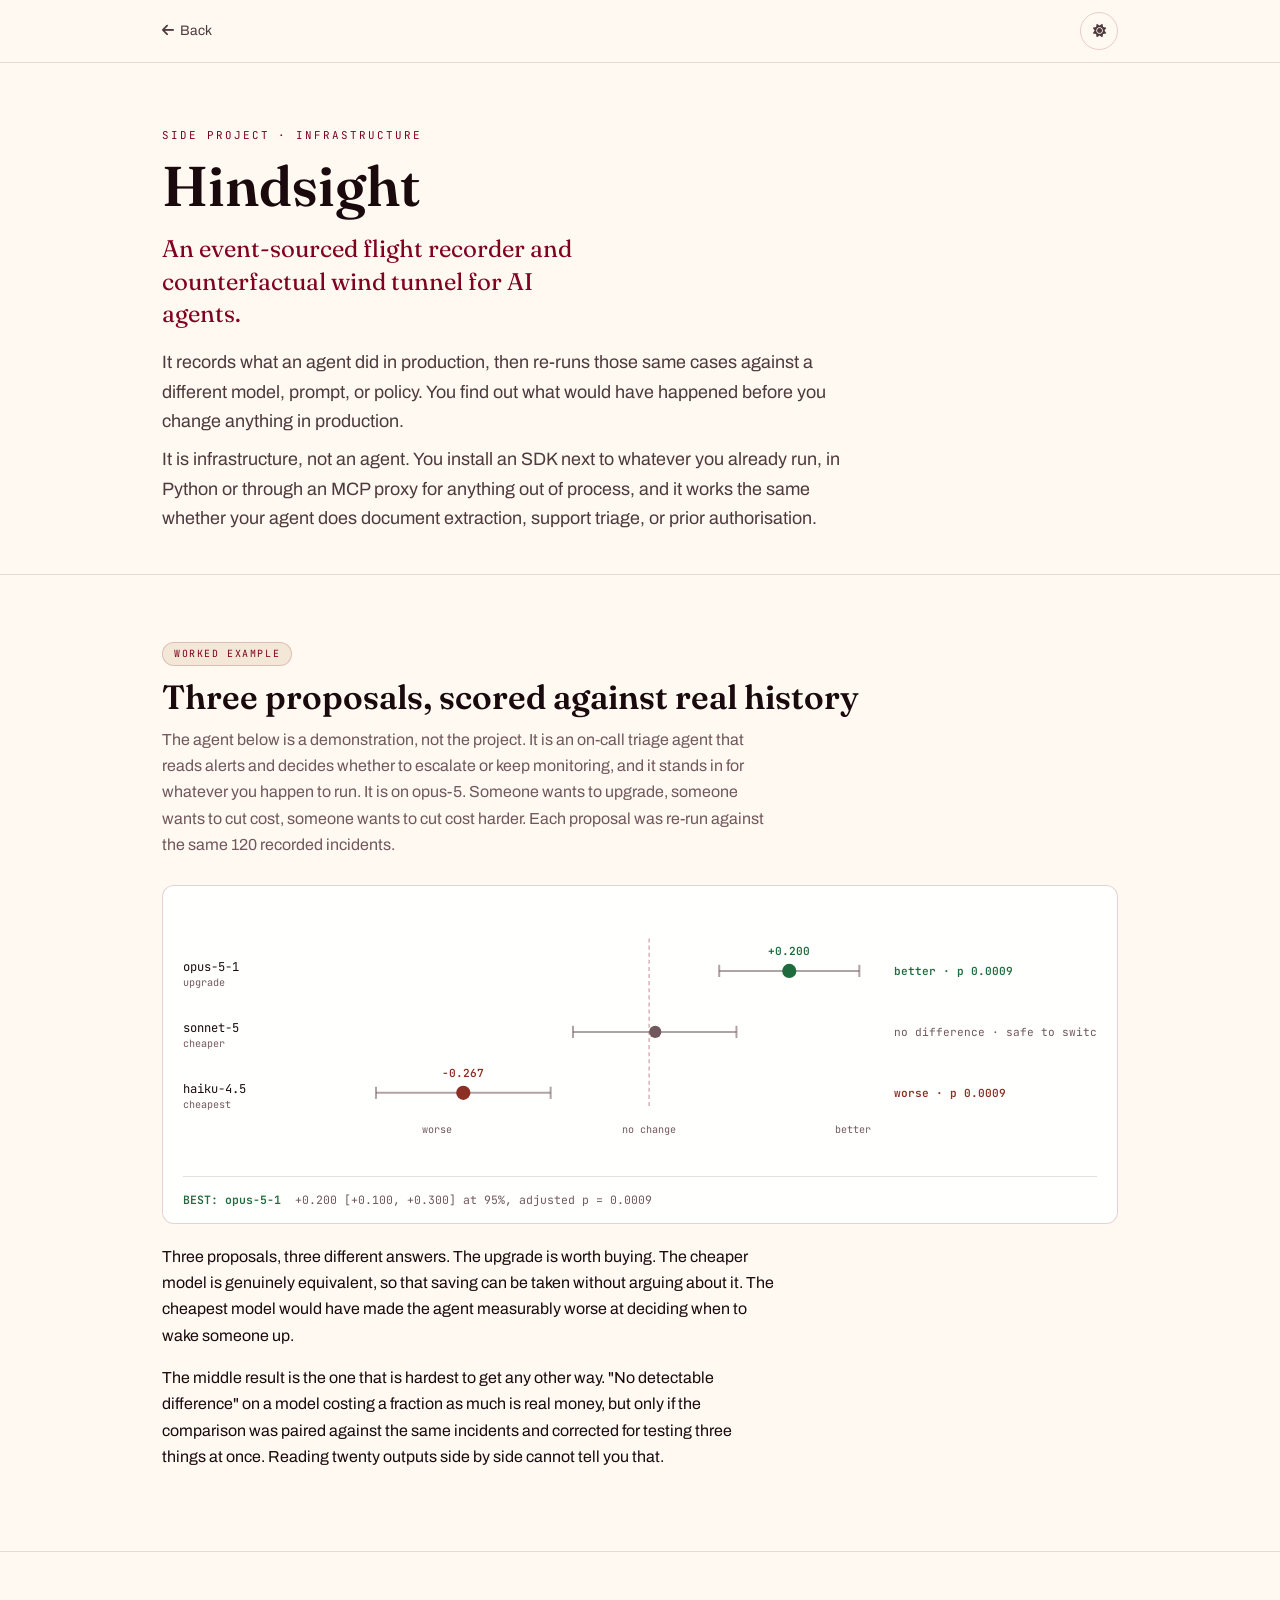
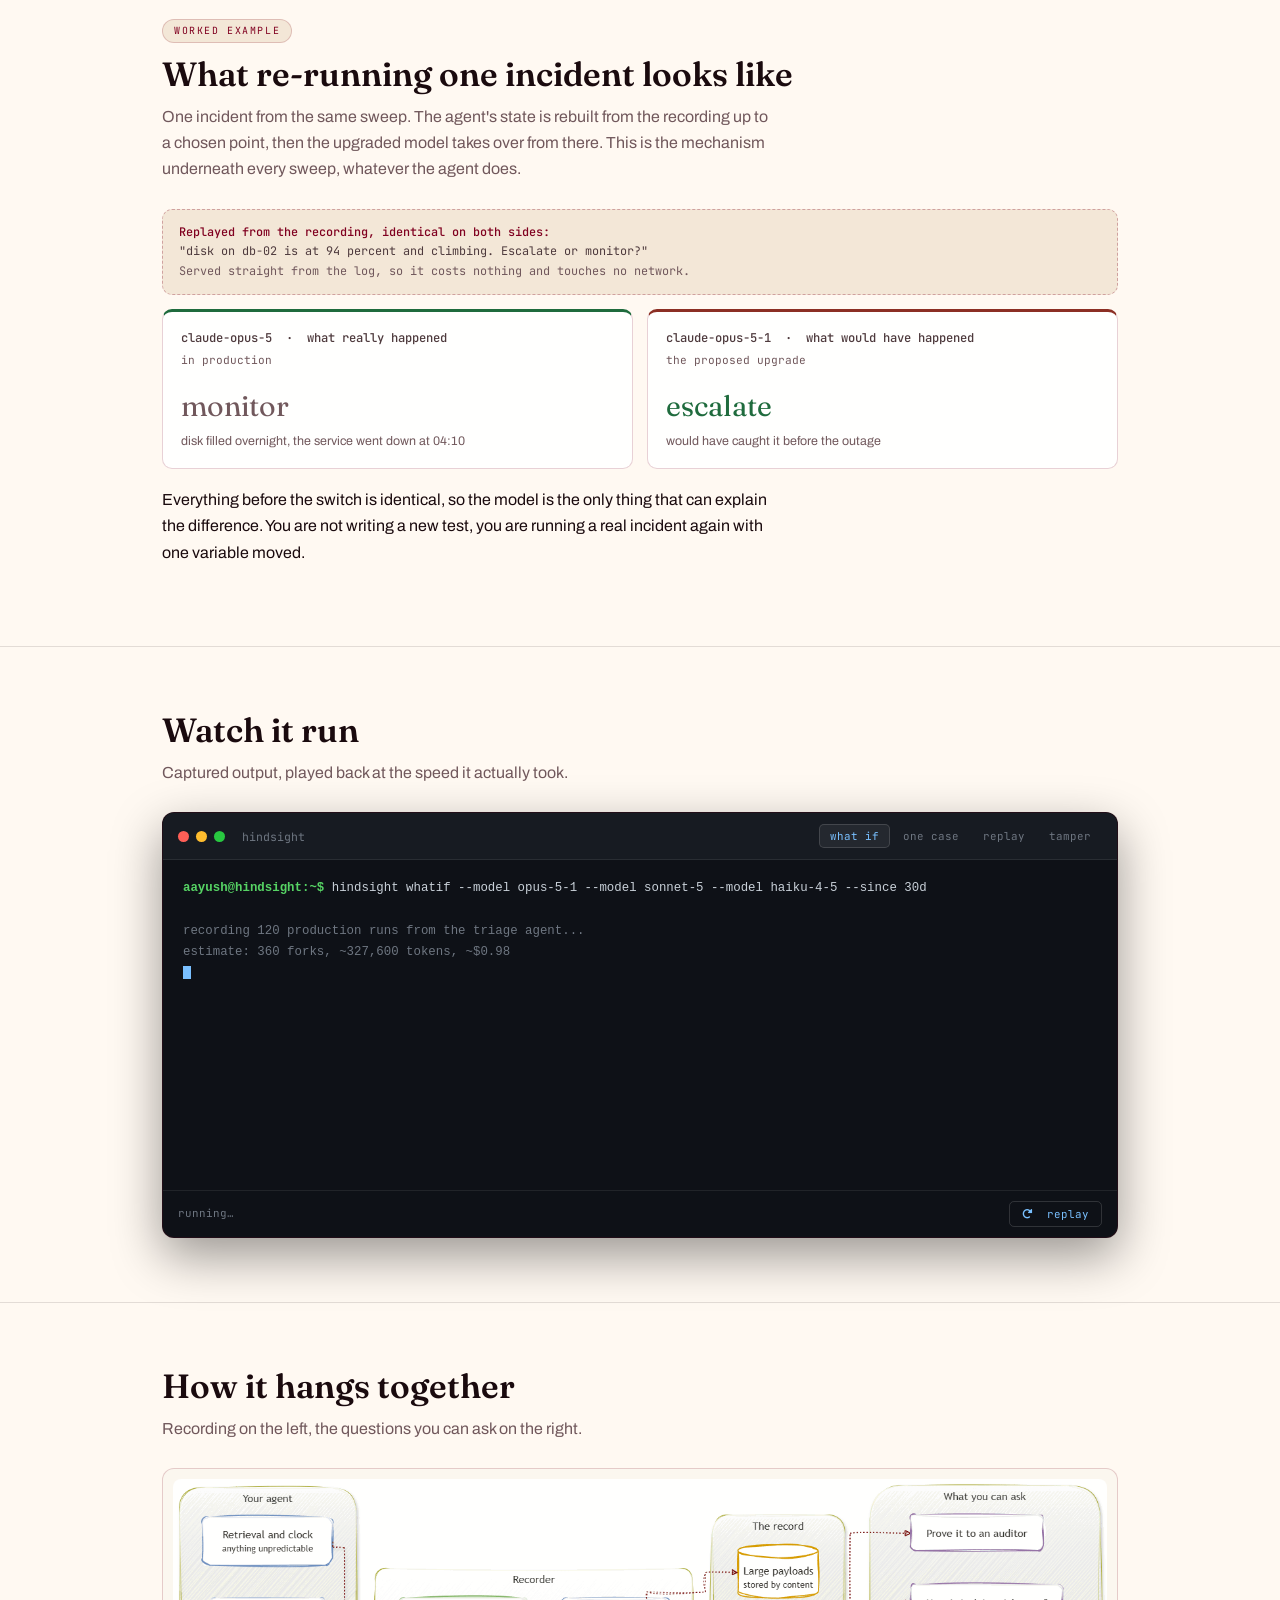
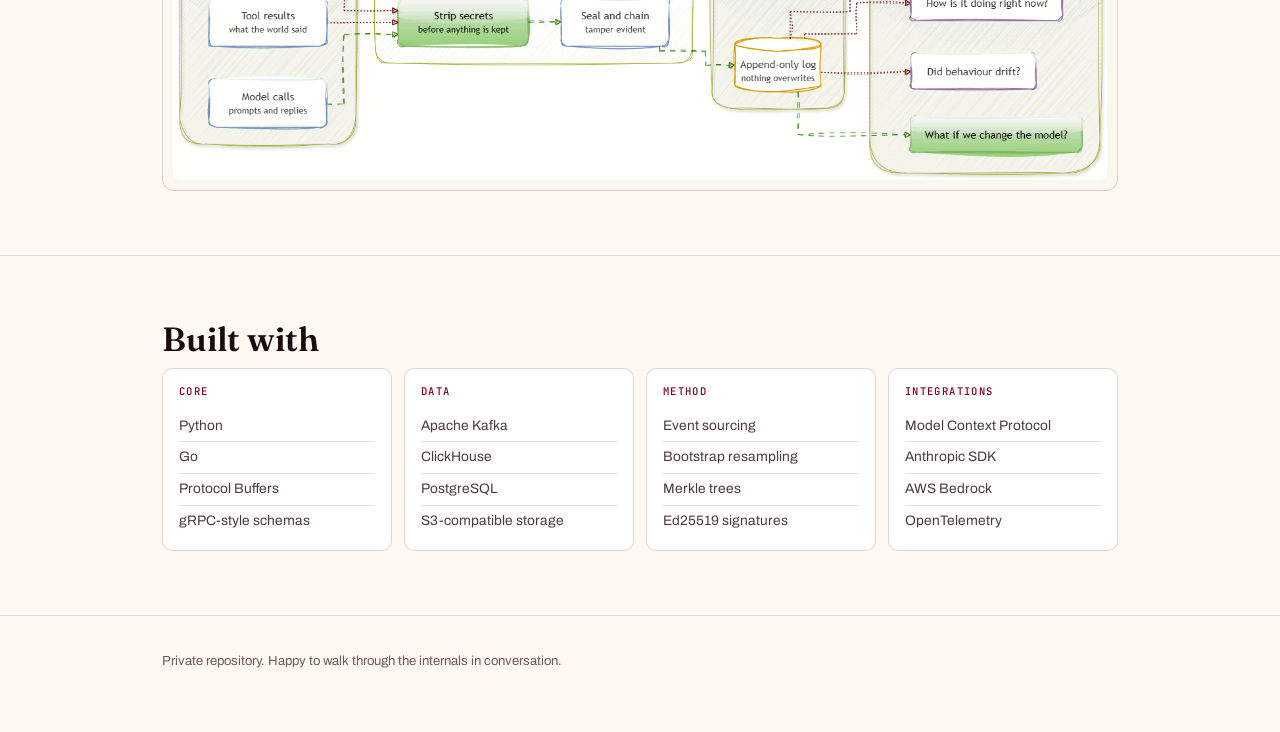
==== hindsight.html @ 43589a19 "Add the Hindsight case study, and fix theme, avatar and SEO Hindsight gets its own page and a card a" ====
<!DOCTYPE html>
<html lang="en">
<head>
<meta charset="UTF-8">
<meta name="viewport" content="width=device-width, initial-scale=1.0">
<title>Hindsight · Flight Recorder for AI Agents · Aayush Kumar Mishra</title>
<meta name="description" content="Re-run what your AI agent already did in production against a different model, and get a statistically sound answer before you switch.">
<link rel="canonical" href="https://aayushmishra.in/hindsight.html">
<meta name="theme-color" content="#800020" media="(prefers-color-scheme: light)">
<meta name="theme-color" content="#150408" media="(prefers-color-scheme: dark)">
<meta property="og:type" content="article">
<meta property="og:site_name" content="Aayush Kumar Mishra">
<meta property="og:url" content="https://aayushmishra.in/hindsight.html">
<meta property="og:title" content="Hindsight - a flight recorder for AI agents">
<meta property="og:description" content="Record what an agent did in production, then re-run those same cases against a different model to see what would have happened before you change anything.">
<meta property="og:image" content="https://aayushmishra.in/assets/case-studies/hindsight-hld.gif">
<meta property="og:image:alt" content="Model calls, tool results and clock reads flow into a recorder and a sealed append-only log, which you can then question.">
<meta name="twitter:card" content="summary_large_image">
<meta name="twitter:title" content="Hindsight - a flight recorder for AI agents">
<meta name="twitter:description" content="Re-run what your agent already did in production against a different model, and get a statistically sound answer before you switch.">
<meta name="twitter:image" content="https://aayushmishra.in/assets/case-studies/hindsight-hld.gif">
<!-- Its own mark rather than the site monogram: one recorded run forking into
     two replays, the same shape as the diagram on the card. -->
<link rel="icon" type="image/svg+xml" href="data:image/svg+xml,%3Csvg xmlns='http://www.w3.org/2000/svg' width='32' height='32' viewBox='0 0 32 32'%3E%3Crect width='32' height='32' rx='7' fill='%23800020'/%3E%3Cg stroke='%23FFF9F2' stroke-width='2.2' fill='none' stroke-linecap='round' stroke-linejoin='round'%3E%3Cpath d='M7 16 H15'/%3E%3Cpath d='M15 16 Q19 16 19 12 V10 H23'/%3E%3Cpath d='M15 16 Q19 16 19 20 V22 H23'/%3E%3C/g%3E%3Ccircle cx='7' cy='16' r='2.6' fill='%23FFF9F2'/%3E%3Ccircle cx='24' cy='10' r='2.6' fill='%23C9A7AE'/%3E%3Ccircle cx='24' cy='22' r='2.6' fill='%237FD1A0'/%3E%3C/svg%3E">
<link rel="preconnect" href="https://fonts.googleapis.com">
<link rel="preconnect" href="https://fonts.gstatic.com" crossorigin>
<link href="https://fonts.googleapis.com/css2?family=Archivo:wght@400;500;600;700;800&family=Fraunces:opsz,wght@9..144,400;9..144,500;9..144,600;9..144,700&family=JetBrains+Mono:wght@400;500;600&display=swap" rel="stylesheet">
<link rel="stylesheet" href="https://cdnjs.cloudflare.com/ajax/libs/font-awesome/6.0.0/css/all.min.css">

<style>
:root {
    --font-display: 'Fraunces', Georgia, serif;
    --font-body: 'Archivo', -apple-system, 'Segoe UI', sans-serif;
    --font-mono: 'JetBrains Mono', ui-monospace, monospace;
    --accent-core: #E4707E;
    --accent-lift: #F09AA4;
    --bg-primary: #150408;
    --text-primary: #F8F3F4;
    --text-secondary: #DCD1D3;
    --text-muted: #B5A5A9;
    --accent-rgb: 228, 112, 126;
    --accent-text: #F08A97;
    --surface-primary: rgba(34, 14, 20, 0.95);
    --surface-tertiary: rgba(52, 24, 33, 0.95);
    --border-color: rgba(var(--accent-rgb), 0.16);
    --hairline: rgba(246, 234, 236, 0.1);
    --hairline-strong: rgba(var(--accent-rgb), 0.34);
    --paper: #FBF7EF;
    --ink: #33302B;
    --ok: #6FCF97;
    --bad: #E28B80;
    --warn: #D8AB5A;
    --dim: #8A7A7D;

    /* The terminal is always dark, in both themes. A terminal that repaints
       itself to match the page stops reading as a terminal, and nobody's
       actual shell turns cream when the sun comes up. These are fixed. */
    --term-bg: #0E1117;
    --term-chrome: #171B22;
    --term-rule: rgba(255, 255, 255, 0.08);
    --term-fg: #C9D1D9;
    --term-dim: #6E7681;
    --term-ok: #56D364;
    --term-bad: #F85149;
    --term-warn: #E3B341;
    --term-accent: #79C0FF;
    --term-user: #56D364;
    --term-tab-on: rgba(255, 255, 255, 0.06);
    --term-tab-edge: rgba(255, 255, 255, 0.14);
}
[data-theme="light"] {
    --accent-core: #800020;
    --accent-lift: #5E0018;
    --bg-primary: #FFF9F2;
    --text-primary: #1A0A0E;
    --text-secondary: #4E3A3D;
    --text-muted: #71585C;
    --accent-rgb: 128, 0, 32;
    --accent-text: #800020;
    --surface-primary: rgba(255, 255, 255, 0.92);
    --surface-tertiary: rgba(243, 230, 213, 0.95);
    --border-color: rgba(var(--accent-rgb), 0.18);
    --hairline: rgba(26, 10, 14, 0.12);
    --hairline-strong: rgba(var(--accent-rgb), 0.3);
    --ok: #1F6B3D;
    --bad: #8C2F24;
    --warn: #8A5A10;
    --dim: #8A7A7D;
    /* --term-* are deliberately not redefined here. */
}

* { box-sizing: border-box; }
body {
    margin: 0; background: var(--bg-primary); color: var(--text-primary);
    font-family: var(--font-body); font-size: 16px; line-height: 1.65;
    -webkit-font-smoothing: antialiased;
}
.container { max-width: 1000px; margin: 0 auto; padding-inline: 22px; }
p { max-width: 68ch; }

.topbar {
    position: sticky; top: 0; z-index: 50;
    background: color-mix(in srgb, var(--bg-primary) 88%, transparent);
    backdrop-filter: blur(14px); border-bottom: 1px solid var(--hairline);
}
.topbar .container {
    display: flex; align-items: center; justify-content: space-between; padding-block: 12px;
}
.back { text-decoration: none; color: var(--text-secondary); font-size: .86rem; }
.back:hover { color: var(--accent-text); }
.icon-btn {
    background: transparent; border: 1px solid var(--border-color);
    color: var(--text-secondary); border-radius: 50%; width: 38px; height: 38px; cursor: pointer;
}
.icon-btn:hover { color: var(--accent-text); }

header { padding-block: clamp(2.5rem, 5vw, 4rem) 2rem; }
.kicker {
    font-family: var(--font-mono); font-size: .68rem; letter-spacing: .18em;
    text-transform: uppercase; color: var(--accent-text); margin-bottom: 12px;
}
h1 {
    font-family: var(--font-display); font-weight: 600;
    font-size: clamp(2.2rem, 6vw, 3.5rem); line-height: 1.04; margin: 0 0 18px;
    text-wrap: balance;
}
.tagline {
    font-family: var(--font-display);
    font-size: clamp(1.1rem, 2.4vw, 1.5rem);
    line-height: 1.35; color: var(--accent-text);
    margin: 0 0 18px; max-width: 30ch;
}
.lede { font-size: clamp(1rem, 2vw, 1.12rem); color: var(--text-secondary); margin: 0 0 8px; }

section { padding-block: clamp(2.75rem, 5vw, 4.25rem); border-top: 1px solid var(--hairline); }
h2 {
    font-family: var(--font-display); font-weight: 600;
    font-size: clamp(1.5rem, 3.4vw, 2.1rem); line-height: 1.15; margin: 0 0 10px;
    text-wrap: balance;
}
.sub { color: var(--text-muted); margin: 0 0 26px; }
/* Marks the sections that are a demonstration, so the example agent is never
   mistaken for the project itself. */
.eg-label {
    display: inline-block;
    font-family: var(--font-mono);
    font-size: .62rem;
    letter-spacing: .16em;
    text-transform: uppercase;
    color: var(--accent-text);
    border: 1px solid var(--border-color);
    background: var(--surface-tertiary);
    border-radius: 999px;
    padding: 3px 11px;
    margin-bottom: 12px;
}
code {
    font-family: var(--font-mono); font-size: .86em;
    background: var(--surface-tertiary); padding: 2px 6px; border-radius: 4px;
}

/* ---------- sweep chart ---------- */
.sweep {
    border: 1px solid var(--border-color); border-radius: 12px;
    background: var(--surface-primary); padding: 22px 20px 14px;
}
.sweep svg { width: 100%; height: auto; display: block; }
.sw-lbl { fill: var(--text-primary); font-family: var(--font-mono); font-size: 12px; }
.sw-sub { fill: var(--text-muted); font-family: var(--font-mono); font-size: 10px; }
.sw-axis { stroke: var(--hairline); stroke-width: 1; }
.sw-zero { stroke: var(--hairline-strong); stroke-width: 1.5; stroke-dasharray: 4 3; }
.sw-ci { stroke: var(--text-muted); stroke-width: 2; opacity: .55; }
.sw-dot-null { fill: var(--text-muted); }
.sw-dot-bad { fill: var(--bad); }
.sw-dot-good { fill: var(--ok); }
.sw-verdict-null { fill: var(--text-muted); font-family: var(--font-mono); font-size: 11px; }
.sw-verdict-bad { fill: var(--bad); font-family: var(--font-mono); font-size: 11px; font-weight: 600; }
.sw-verdict-good { fill: var(--ok); font-family: var(--font-mono); font-size: 11px; font-weight: 600; }
.sw-val-good { fill: var(--ok); font-family: var(--font-mono); font-size: 11px; font-weight: 600; }
.sw-val-bad { fill: var(--bad); font-family: var(--font-mono); font-size: 11px; font-weight: 600; }
.sweep-foot {
    margin-top: 14px; padding-top: 13px; border-top: 1px solid var(--hairline);
    font-family: var(--font-mono); font-size: .72rem; color: var(--text-muted);
}
.sweep-foot b { color: var(--bad); font-weight: 600; }
.sweep-foot.ok b { color: var(--ok); }

/* ---------- drill-down ---------- */
.shared {
    margin-top: 22px; padding: 13px 16px; border-radius: 10px;
    background: var(--surface-tertiary); border: 1px dashed var(--hairline-strong);
    font-family: var(--font-mono); font-size: .74rem; color: var(--text-muted);
}
.shared b { color: var(--accent-text); font-weight: 500; }
.swap { display: grid; grid-template-columns: 1fr 1fr; gap: 14px; margin-top: 14px; }
.swap-col {
    border: 1px solid var(--border-color); border-radius: 10px;
    padding: 16px 18px; background: var(--surface-primary);
    display: flex; flex-direction: column; align-items: flex-start;
}
.swap-col.base { border-top: 3px solid var(--ok); }
.swap-col.cf { border-top: 3px solid var(--bad); }
.swap-col h4 {
    margin: 0 0 3px; font-family: var(--font-mono); font-size: .76rem;
    color: var(--text-secondary); font-weight: 500;
}
.swap-col .acc { font-size: .7rem; color: var(--text-muted); font-family: var(--font-mono); }
.swap-col .verdict { font-family: var(--font-display); font-size: 1.8rem; margin: 12px 0 2px; }
.swap-col.base .verdict { color: var(--text-muted); }
.swap-col.cf .verdict { color: var(--bad); }
.swap-col .verdict.good { color: var(--ok); }
.swap-col .judge { font-size: .78rem; color: var(--text-muted); }
@media (max-width: 680px) { .swap { grid-template-columns: 1fr; } }

/* ---------- terminal ---------- */
.terminal {
    background: var(--term-bg); border: 1px solid var(--border-color);
    border-radius: 12px; overflow: hidden; box-shadow: 0 18px 50px rgba(0,0,0,.4);
}
.term-chrome {
    display: flex; align-items: center; gap: 7px; flex-wrap: wrap;
    padding: 11px 15px; border-bottom: 1px solid var(--term-rule);
    background: var(--term-chrome);
}
.dot-r,.dot-y,.dot-g { width: 11px; height: 11px; border-radius: 50%; }
.dot-r{background:#FF5F57}.dot-y{background:#FEBC2E}.dot-g{background:#28C840}
.term-title { margin-left: 10px; font-family: var(--font-mono); font-size: .72rem; color: var(--term-dim); }
.term-tabs { display: flex; gap: 2px; margin-left: auto; flex-wrap: wrap; }
.term-tab {
    cursor: pointer; font-family: var(--font-mono); font-size: .68rem;
    background: transparent; color: var(--term-dim);
    border: 1px solid transparent; border-radius: 5px; padding: 4px 10px;
}
.term-tab[aria-selected="true"] {
    color: var(--term-accent); border-color: var(--term-tab-edge); background: var(--term-tab-on);
}
.term-body {
    padding: 18px 20px 22px; min-height: 330px;
    font-family: var(--font-mono); font-size: .775rem; line-height: 1.72;
    overflow-x: auto; color: var(--term-fg);
}
.term-body pre { margin: 0; white-space: pre; }
.prompt { color: var(--term-fg); }
.prompt::before {
    content: "aayush@hindsight:~$ ";
    color: var(--term-user);
    font-weight: 600;
}
.cursor {
    display: inline-block; width: 8px; height: 1em; vertical-align: -2px;
    background: var(--term-accent); animation: blink 1.05s steps(1) infinite;
}
@keyframes blink { 50% { opacity: 0 } }
.g{color:var(--term-ok)}.r{color:var(--term-bad)}.y{color:var(--term-warn)}
.a{color:var(--term-accent)}.d{color:var(--term-dim)}
.term-foot {
    display: flex; align-items: center; justify-content: space-between; gap: 12px; flex-wrap: wrap;
    padding: 10px 15px; border-top: 1px solid var(--term-rule);
    font-family: var(--font-mono); font-size: .68rem; color: var(--term-dim);
}
.replay {
    cursor: pointer; font-family: var(--font-mono); font-size: .68rem;
    background: transparent; color: var(--term-accent);
    border: 1px solid var(--term-tab-edge); border-radius: 5px; padding: 5px 12px;
}
.replay:hover { background: var(--term-tab-on); }

/* ---------- diagram ---------- */
.hld-figure {
    margin: 0;
    border: 1px solid var(--border-color);
    border-radius: 12px;
    padding: 10px;
    background: #FBF7EF;
    overflow: hidden;
}
.hld-figure img {
    display: block;
    width: 100%;
    height: auto;
    border-radius: 8px;
}

/* ---------- tech ---------- */
.tech { display: grid; grid-template-columns: repeat(auto-fit, minmax(210px,1fr)); gap: 12px; }
.tech-col {
    border: 1px solid var(--border-color); border-radius: 10px;
    padding: 14px 16px; background: var(--surface-primary);
}
.tech-col h4 {
    margin: 0 0 10px; font-family: var(--font-mono); font-size: .66rem;
    letter-spacing: .13em; text-transform: uppercase; color: var(--accent-text); font-weight: 500;
}
.tech-col ul { margin: 0; padding: 0; list-style: none; }
.tech-col li {
    font-size: .86rem; color: var(--text-secondary);
    padding: 4px 0; border-bottom: 1px solid var(--hairline);
}
.tech-col li:last-child { border-bottom: 0; }

footer { padding-block: 34px 60px; color: var(--text-muted); font-size: .82rem; border-top: 1px solid var(--hairline); }
@media (prefers-reduced-motion: reduce) { * { animation: none !important; transition: none !important } }
</style>
</head>
<body>

<div class="topbar"><div class="container">
  <a class="back" href="index.html#current-build"><i class="fas fa-arrow-left"></i>&nbsp; Back</a>
  <button class="icon-btn" id="theme-toggle" aria-label="Toggle theme"><i class="fas fa-moon"></i></button>
</div></div>

<header><div class="container">
  <div class="kicker">Side project · Infrastructure</div>
  <h1>Hindsight</h1>
  <p class="tagline">An event-sourced flight recorder and counterfactual wind tunnel for AI agents.</p>
  <p class="lede">
    It records what an agent did in production, then re-runs those same cases against a
    different model, prompt, or policy. You find out what would have happened before you
    change anything in production.
  </p>
  <p class="lede">
    It is infrastructure, not an agent. You install an SDK next to whatever you already
    run, in Python or through an MCP proxy for anything out of process, and it works the
    same whether your agent does document extraction, support triage, or prior
    authorisation.
  </p>
</div></header>

<section>
  <div class="container">
    <span class="eg-label">Worked example</span>
    <h2>Three proposals, scored against real history</h2>
    <p class="sub">
      The agent below is a demonstration, not the project. It is an on-call triage agent that
      reads alerts and decides whether to escalate or keep monitoring, and it stands in for
      whatever you happen to run. It is on opus-5. Someone wants to upgrade, someone wants to
      cut cost, someone wants to cut cost harder. Each proposal was re-run against the same 120
      recorded incidents.
    </p>

    <div class="sweep">
      <svg viewBox="0 0 900 250" role="img"
           aria-label="Effect of three proposed model changes across 120 recorded incidents. Upgrading to opus-5-1 is better by 0.200. Switching to sonnet-5 shows no detectable difference. Switching to haiku-4-5 is worse by 0.267.">
        <line class="sw-zero" x1="459" y1="30" x2="459" y2="198"/>
        <text class="sw-sub" x="459" y="222" text-anchor="middle">no change</text>
        <text class="sw-sub" x="250" y="222" text-anchor="middle">worse</text>
        <text class="sw-sub" x="660" y="222" text-anchor="middle">better</text>

        <text class="sw-lbl" x="0" y="62">opus-5-1</text>
        <text class="sw-sub" x="0" y="77">upgrade</text>
        <line class="sw-ci" x1="528" y1="62" x2="666" y2="62"/>
        <line class="sw-ci" x1="528" y1="56" x2="528" y2="68"/>
        <line class="sw-ci" x1="666" y1="56" x2="666" y2="68"/>
        <circle class="sw-dot-good" cx="597" cy="62" r="7"/>
        <text class="sw-val-good" x="597" y="46" text-anchor="middle">+0.200</text>
        <text class="sw-verdict-good" x="700" y="66">better · p 0.0009</text>

        <text class="sw-lbl" x="0" y="122">sonnet-5</text>
        <text class="sw-sub" x="0" y="137">cheaper</text>
        <line class="sw-ci" x1="384" y1="122" x2="545" y2="122"/>
        <line class="sw-ci" x1="384" y1="116" x2="384" y2="128"/>
        <line class="sw-ci" x1="545" y1="116" x2="545" y2="128"/>
        <circle class="sw-dot-null" cx="465" cy="122" r="6"/>
        <text class="sw-verdict-null" x="700" y="126">no difference · safe to switch</text>

        <text class="sw-lbl" x="0" y="182">haiku-4.5</text>
        <text class="sw-sub" x="0" y="197">cheapest</text>
        <line class="sw-ci" x1="190" y1="182" x2="362" y2="182"/>
        <line class="sw-ci" x1="190" y1="176" x2="190" y2="188"/>
        <line class="sw-ci" x1="362" y1="176" x2="362" y2="188"/>
        <circle class="sw-dot-bad" cx="276" cy="182" r="7"/>
        <text class="sw-val-bad" x="276" y="166" text-anchor="middle">−0.267</text>
        <text class="sw-verdict-bad" x="700" y="186">worse · p 0.0009</text>
      </svg>

      <div class="sweep-foot ok">
        <b>BEST: opus-5-1</b> &nbsp;+0.200 [+0.100, +0.300] at 95%, adjusted p = 0.0009
      </div>
    </div>

    <p style="margin-top:20px">
      Three proposals, three different answers. The upgrade is worth buying. The cheaper model
      is genuinely equivalent, so that saving can be taken without arguing about it. The cheapest
      model would have made the agent measurably worse at deciding when to wake someone up.
    </p>
    <p>
      The middle result is the one that is hardest to get any other way. "No detectable
      difference" on a model costing a fraction as much is real money, but only if the
      comparison was paired against the same incidents and corrected for testing three things at
      once. Reading twenty outputs side by side cannot tell you that.
    </p>
  </div>
</section>

<section>
  <div class="container">
    <span class="eg-label">Worked example</span>
    <h2>What re-running one incident looks like</h2>
    <p class="sub">
      One incident from the same sweep. The agent's state is rebuilt from the recording up to
      a chosen point, then the upgraded model takes over from there. This is the mechanism
      underneath every sweep, whatever the agent does.
    </p>

    <div class="shared">
      <b>Replayed from the recording, identical on both sides:</b><br>
      <span style="color:var(--text-secondary)">"disk on db-02 is at 94 percent and climbing. Escalate or monitor?"</span><br>
      Served straight from the log, so it costs nothing and touches no network.
    </div>

    <div class="swap">
      <div class="swap-col base">
        <h4>claude-opus-5 &nbsp;·&nbsp; what really happened</h4>
        <span class="acc">in production</span>
        <div class="verdict">monitor</div>
        <span class="judge">disk filled overnight, the service went down at 04:10</span>
      </div>
      <div class="swap-col cf">
        <h4>claude-opus-5-1 &nbsp;·&nbsp; what would have happened</h4>
        <span class="acc">the proposed upgrade</span>
        <div class="verdict good">escalate</div>
        <span class="judge">would have caught it before the outage</span>
      </div>
    </div>

    <p style="margin-top:18px">
      Everything before the switch is identical, so the model is the only thing that can explain
      the difference. You are not writing a new test, you are running a real incident again with
      one variable moved.
    </p>
  </div>
</section>

<section>
  <div class="container">
    <h2>Watch it run</h2>
    <p class="sub">Captured output, played back at the speed it actually took.</p>

    <div class="terminal">
      <div class="term-chrome">
        <span class="dot-r"></span><span class="dot-y"></span><span class="dot-g"></span>
        <span class="term-title">hindsight</span>
        <div class="term-tabs" role="tablist">
          <button class="term-tab" role="tab" aria-selected="true" data-cast="whatif">what if</button>
          <button class="term-tab" role="tab" aria-selected="false" data-cast="swap">one case</button>
          <button class="term-tab" role="tab" aria-selected="false" data-cast="replay">replay</button>
          <button class="term-tab" role="tab" aria-selected="false" data-cast="tamper">tamper</button>
        </div>
      </div>
      <div class="term-body"><pre id="screen"></pre></div>
      <div class="term-foot">
        <span id="term-status">ready</span>
        <button class="replay" id="replay-btn"><i class="fas fa-rotate-right"></i>&nbsp; replay</button>
      </div>
    </div>
  </div>
</section>

<section>
  <div class="container">
    <h2>How it hangs together</h2>
    <p class="sub">Recording on the left, the questions you can ask on the right.</p>

    <figure class="hld-figure">
      <img src="assets/case-studies/hindsight-hld.gif"
           alt="Model calls, tool results and clock reads flow into a recorder that strips secrets and seals each record into an append-only log. From that log you can ask what if we change the model, whether behaviour drifted, how it is doing now, and prove it to an auditor."
           loading="lazy" decoding="async" width="1400" height="460">
    </figure>
  </div>
</section>
  </div>
</section>

<section>
  <div class="container">
    <h2>Built with</h2>
    <div class="tech">
      <div class="tech-col">
        <h4>Core</h4>
        <ul><li>Python</li><li>Go</li><li>Protocol Buffers</li><li>gRPC-style schemas</li></ul>
      </div>
      <div class="tech-col">
        <h4>Data</h4>
        <ul><li>Apache Kafka</li><li>ClickHouse</li><li>PostgreSQL</li><li>S3-compatible storage</li></ul>
      </div>
      <div class="tech-col">
        <h4>Method</h4>
        <ul><li>Event sourcing</li><li>Bootstrap resampling</li><li>Merkle trees</li><li>Ed25519 signatures</li></ul>
      </div>
      <div class="tech-col">
        <h4>Integrations</h4>
        <ul><li>Model Context Protocol</li><li>Anthropic SDK</li><li>AWS Bedrock</li><li>OpenTelemetry</li></ul>
      </div>
    </div>
  </div>
</section>

<footer><div class="container">
  <span id="foot-when">Private repository. Happy to walk through the internals in conversation.</span>
</div></footer>

<script>
(function () {
  var root = document.documentElement, toggle = document.getElementById('theme-toggle');
  function paint(t) {
    root.setAttribute('data-theme', t);
    toggle.innerHTML = t === 'light' ? '<i class="fas fa-sun"></i>' : '<i class="fas fa-moon"></i>';
  }
  // Light default, matching the main site. The OS preference is not consulted.
  var saved = null;
  try { saved = localStorage.getItem('theme'); } catch (e) {}
  paint(saved || 'light');
  toggle.addEventListener('click', function () {
    var n = root.getAttribute('data-theme') === 'light' ? 'dark' : 'light';
    paint(n); try { localStorage.setItem('theme', n); } catch (e) {}
  });

  var CASTS = {
    whatif: {
      cmd: 'hindsight whatif --model opus-5-1 --model sonnet-5 --model haiku-4-5 --since 30d',
      took: '360 forks',
      lines: [
        ['', 40],
        ['<span class="d">recording 120 production runs from the triage agent...</span>', 240],
        ['<span class="d">estimate: 360 forks, ~327,600 tokens, ~$0.98</span>', 440],
        ['', 60],
        ['<span class="g">BEST: opus-5-1</span>  +0.200 [+0.100, +0.300] at 95%,', 90],
        ['                adjusted p=0.0009', 380],
        ['', 50],
        ['forks     360 (360 ok, 0 failed)', 80],
        ['tokens    491,400', 220],
        ['', 40],
        ['<span class="d">model        n    effect                     p(adj)  verdict</span>', 70],
        ['<span class="d">---------------------------------------------------------------</span>', 60],
        ['opus-5-1     120  <span class="g">+0.200 [+0.100, +0.300]</span>    0.0009  <span class="g">better</span>', 130],
        ['sonnet-5     120  +0.008 [-0.109, +0.125]    1.0000  no difference', 130],
        ['haiku-4-5    120  <span class="r">-0.267 [-0.392, -0.142]</span>    0.0009  <span class="r">worse</span>', 320],
        ['', 40],
        ['<span class="y">Upgrade is worth it. Sonnet is a free saving.</span>', 70],
        ['<span class="y">Haiku would have made triage measurably worse.</span>', 0]
      ]
    },
    swap: {
      cmd: 'hindsight whatif --model opus-5-1 --run run_615871d2c46b --at 1',
      took: '0.003s',
      lines: [
        ['', 40],
        ['recorded   claude-opus-5    <span class="d">(what shipped)</span>', 70],
        ['forked     claude-opus-5-1  <span class="d">(the proposal)</span>', 70],
        ['cut        after boundary 1', 240],
        ['', 40],
        ['<span class="d">=== REPLAYED FROM THE RECORDING ===</span>', 130],
        ['  "disk on db-02 is at 94 percent and climbing."', 80],
        ['  <span class="d">^ served from the log: no tokens, no network</span>', 340],
        ['', 40],
        ['<span class="d">=== RE-EXECUTED FROM HERE ===</span>', 150],
        ['  opus-5     decision  <span class="y">monitor</span>    service went down 04:10', 110],
        ['  opus-5-1   decision  <span class="g">escalate</span>   would have caught it', 320],
        ['', 40],
        ['  prefix hash    dd2d139197b9f9433802a53564555c84', 80],
        ['  wall clock     0.003s', 260],
        ['', 40],
        ['<span class="y">One real incident, one variable moved.</span>', 0]
      ]
    },
    replay: {
      cmd: 'hindsight replay --report summary',
      took: '12 runs',
      lines: [
        ['', 40],
        ['<span class="d">replaying run_0d6ea3c2796d (4 boundaries)</span>', 50],
        ['<span class="d">replaying run_1a5094b4c180 (6 boundaries)</span>', 50],
        ['<span class="d">… 10 more</span>', 240],
        ['', 40],
        ['run_0d6ea3c2796d  <span class="g">deterministic</span>  coverage 100% (4/4)', 75],
        ['run_1a5094b4c180  <span class="g">deterministic</span>  coverage 100% (6/6)', 75],
        ['run_2e8f654e7b7f  <span class="g">deterministic</span>  coverage 100% (3/3)', 75],
        ['run_6c56c46cf943  <span class="g">deterministic</span>  coverage 100% (6/6)', 75],
        ['run_8a7544f5767f  <span class="g">deterministic</span>  coverage 100% (6/6)', 75],
        ['run_8bae53810fc0  <span class="g">deterministic</span>  coverage 100% (3/3)', 75],
        ['run_a6015ba4221f  <span class="g">deterministic</span>  coverage 100% (6/6)', 75],
        ['run_a7a5dbd646da  <span class="g">deterministic</span>  coverage 100% (6/6)', 75],
        ['run_a8898604aa82  <span class="g">deterministic</span>  coverage 100% (3/3)', 75],
        ['run_d191cda40212  <span class="g">deterministic</span>  coverage 100% (2/2)', 75],
        ['run_e6d8f1bea3ee  <span class="g">deterministic</span>  coverage 100% (6/6)', 75],
        ['run_ee6d748dadd1  <span class="g">deterministic</span>  coverage 100% (6/6)', 280],
        ['', 40],
        ['<span class="d">every recorded step reproduced, with no network</span>', 0]
      ]
    },
    tamper: {
      cmd: 'hindsight verify --tamper-check',
      took: '0.78s',
      lines: [
        ['', 40],
        ['<span class="d">1. as recorded</span>', 130],
        ['  <span class="g">ok</span>   verified, 4 records, head 4e48f27b542b', 340],
        ['', 40],
        ['<span class="d">2. one tool result rewritten</span>', 130],
        ['  rewrote limit_cents 50000 -&gt; 10000', 280],
        [' <span class="r">FAIL</span>  chain breaks at record 2', 340],
        ['', 40],
        ['<span class="d">3. the last record deleted</span>', 130],
        [' <span class="r">FAIL</span>  claims 4 records, log holds 3', 300],
        ['', 40],
        ['<span class="g">Both edits were caught.</span>', 0]
      ]
    }
  };

  var screen = document.getElementById('screen');
  var status = document.getElementById('term-status');
  var tabs = [].slice.call(document.querySelectorAll('.term-tab'));
  var timers = [], current = 'whatif';

  function play(name) {
    timers.forEach(clearTimeout); timers = [];
    current = name;
    var cast = CASTS[name];
    var html = '<span class="prompt">' + cast.cmd + '</span>\n';
    screen.innerHTML = html + '<span class="cursor"></span>';
    status.textContent = 'running…';
    var delay = 340;
    cast.lines.forEach(function (row) {
      timers.push(setTimeout(function () {
        html += row[0] + '\n';
        screen.innerHTML = html + '<span class="cursor"></span>';
      }, delay));
      delay += row[1];
    });
    timers.push(setTimeout(function () {
      screen.innerHTML = html;
      status.textContent = 'exit 0 · ' + cast.took;
    }, delay + 120));
  }

  tabs.forEach(function (tab) {
    tab.addEventListener('click', function () {
      tabs.forEach(function (o) { o.setAttribute('aria-selected', String(o === tab)); });
      play(tab.dataset.cast);
    });
  });
  document.getElementById('replay-btn').addEventListener('click', function () { play(current); });

  var started = false;
  new IntersectionObserver(function (e) {
    if (!started && e[0].isIntersecting) { started = true; play('whatif'); }
  }, { threshold: 0.25 }).observe(document.querySelector('.terminal'));
})();
</script>
</body>
</html>
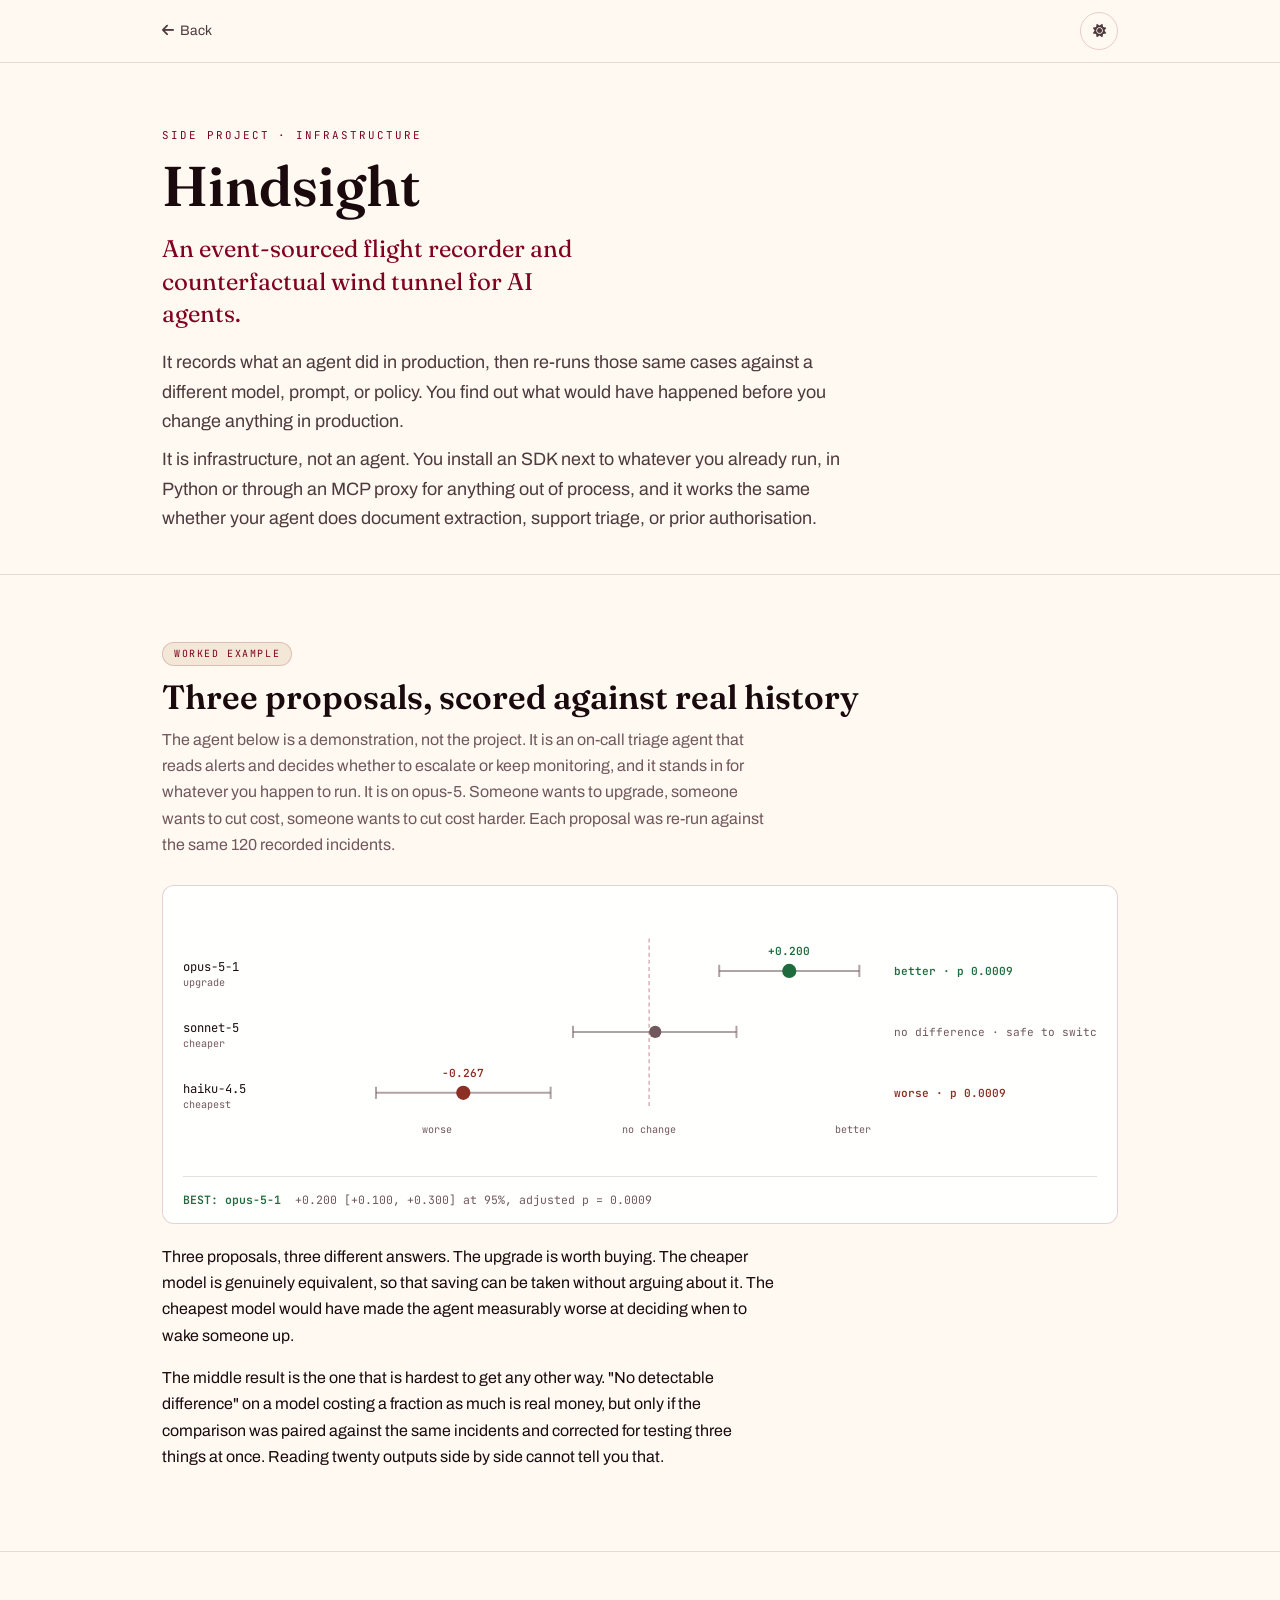
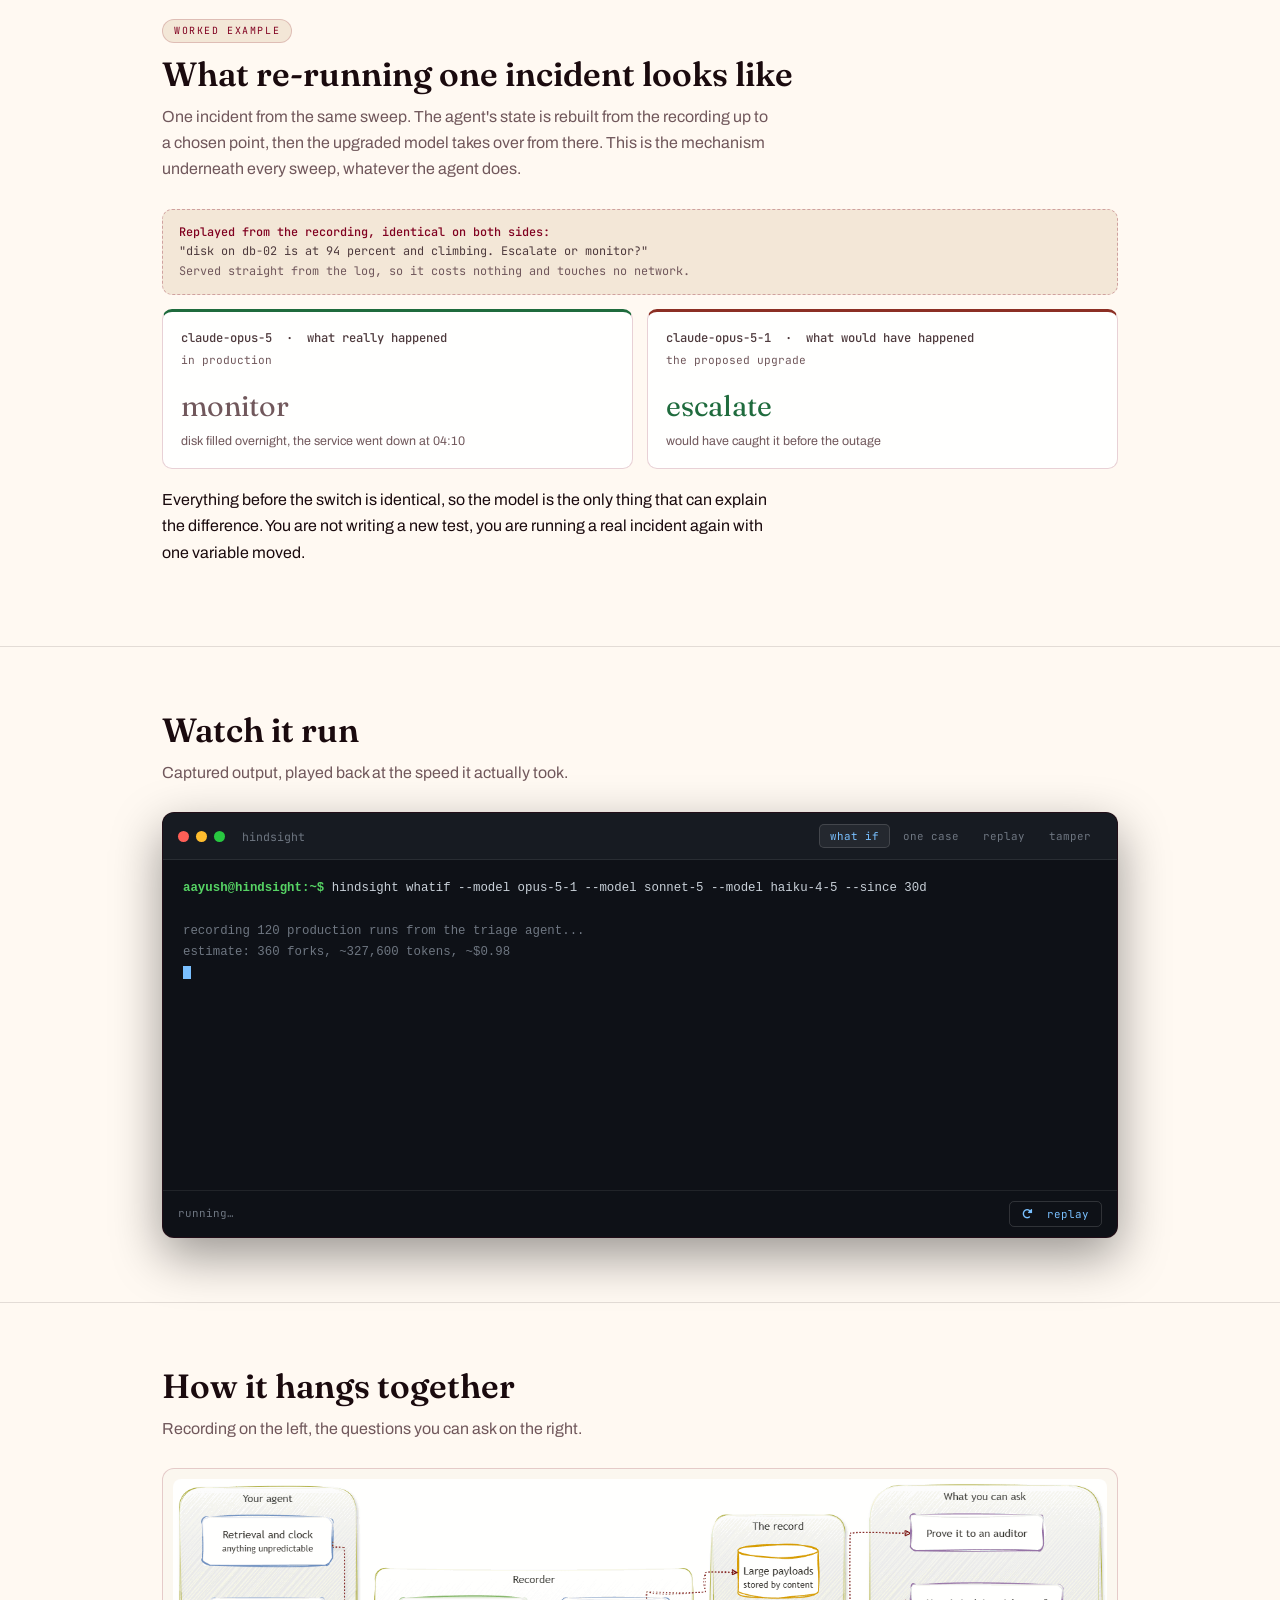
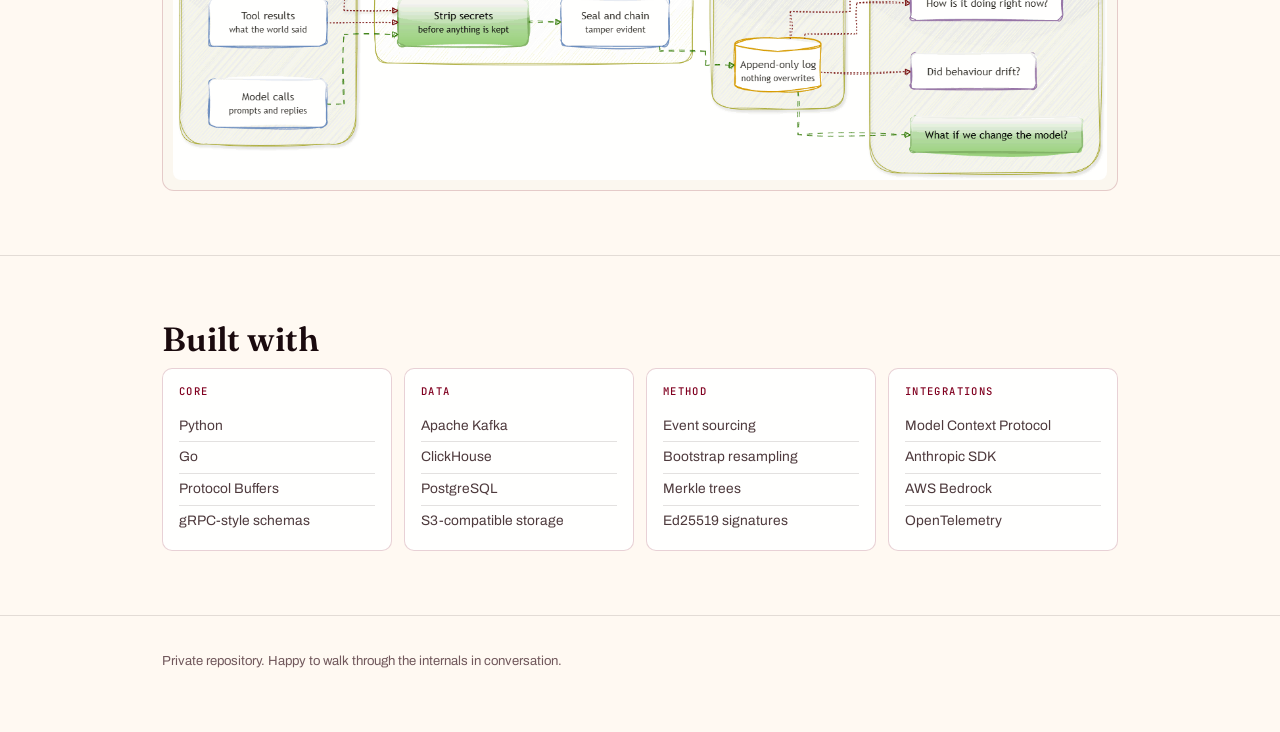
==== commit 7703a3f5: "Serve the favicon as real files so Google can use it The icon was a data: URI. Google fetches the fa" ====
--- a/hindsight.html
+++ b/hindsight.html
@@ -19,9 +19,9 @@
 <meta name="twitter:title" content="Hindsight - a flight recorder for AI agents">
 <meta name="twitter:description" content="Re-run what your agent already did in production against a different model, and get a statistically sound answer before you switch.">
 <meta name="twitter:image" content="https://aayushmishra.in/assets/case-studies/hindsight-hld.gif">
-<!-- Its own mark rather than the site monogram: one recorded run forking into
-     two replays, the same shape as the diagram on the card. -->
-<link rel="icon" type="image/svg+xml" href="data:image/svg+xml,%3Csvg xmlns='http://www.w3.org/2000/svg' width='32' height='32' viewBox='0 0 32 32'%3E%3Crect width='32' height='32' rx='7' fill='%23800020'/%3E%3Cg stroke='%23FFF9F2' stroke-width='2.2' fill='none' stroke-linecap='round' stroke-linejoin='round'%3E%3Cpath d='M7 16 H15'/%3E%3Cpath d='M15 16 Q19 16 19 12 V10 H23'/%3E%3Cpath d='M15 16 Q19 16 19 20 V22 H23'/%3E%3C/g%3E%3Ccircle cx='7' cy='16' r='2.6' fill='%23FFF9F2'/%3E%3Ccircle cx='24' cy='10' r='2.6' fill='%23C9A7AE'/%3E%3Ccircle cx='24' cy='22' r='2.6' fill='%237FD1A0'/%3E%3C/svg%3E">
+<link rel="icon" href="/favicon.ico" sizes="any">
+<link rel="icon" type="image/png" sizes="96x96" href="/favicon-96x96.png">
+<link rel="apple-touch-icon" sizes="180x180" href="/apple-touch-icon.png">
 <link rel="preconnect" href="https://fonts.googleapis.com">
 <link rel="preconnect" href="https://fonts.gstatic.com" crossorigin>
 <link href="https://fonts.googleapis.com/css2?family=Archivo:wght@400;500;600;700;800&family=Fraunces:opsz,wght@9..144,400;9..144,500;9..144,600;9..144,700&family=JetBrains+Mono:wght@400;500;600&display=swap" rel="stylesheet">
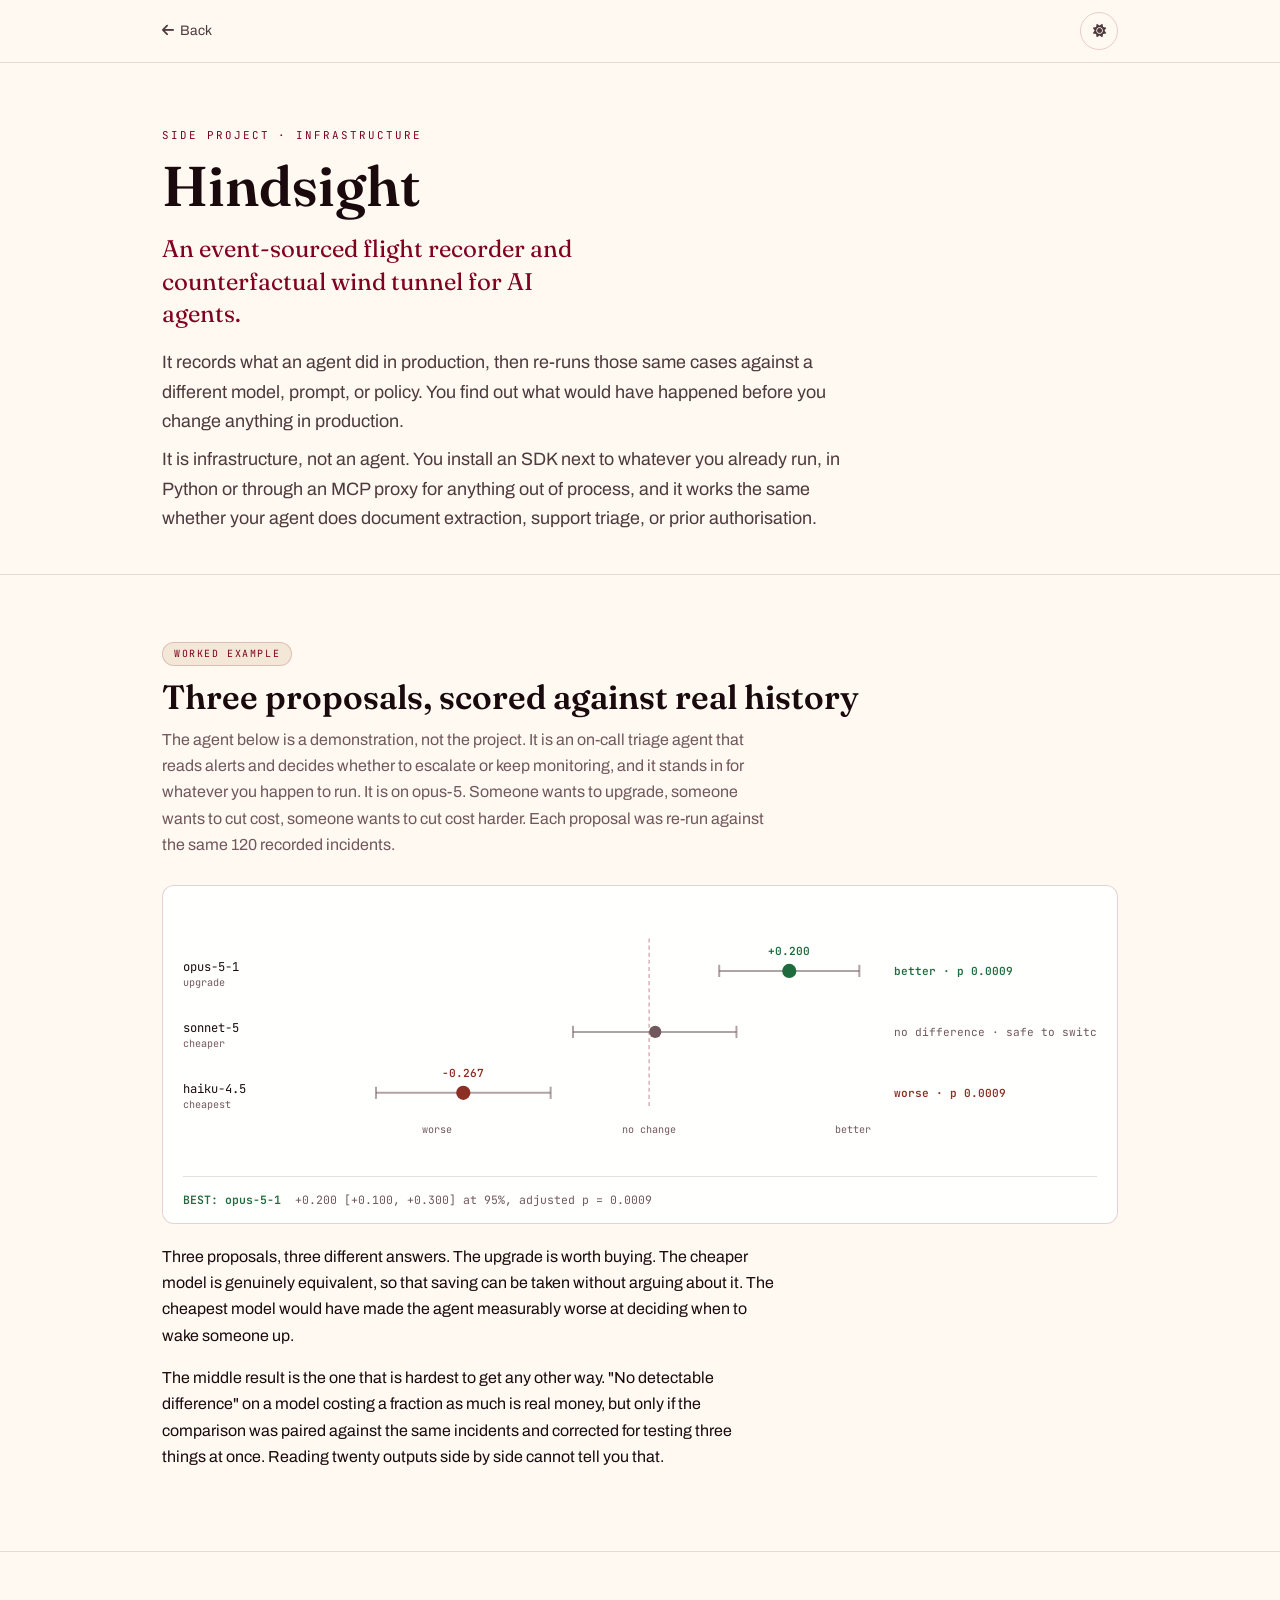
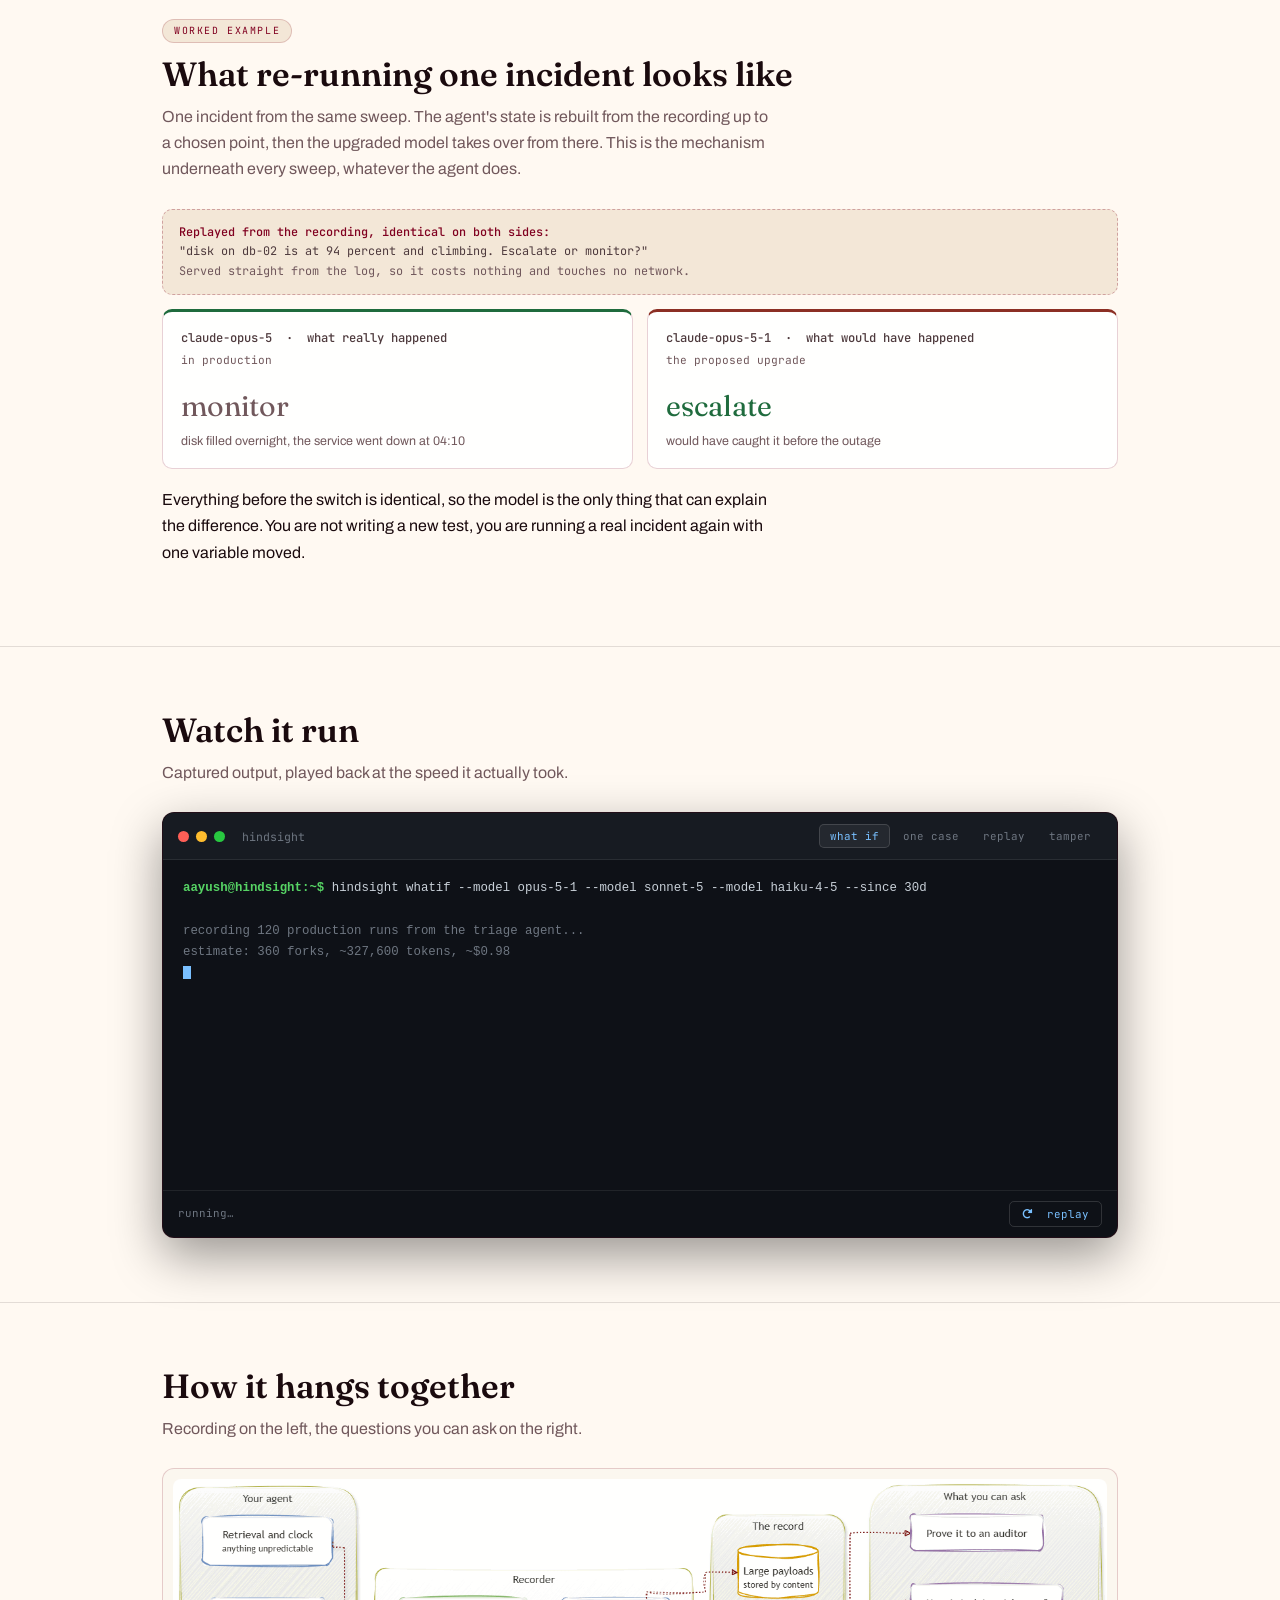
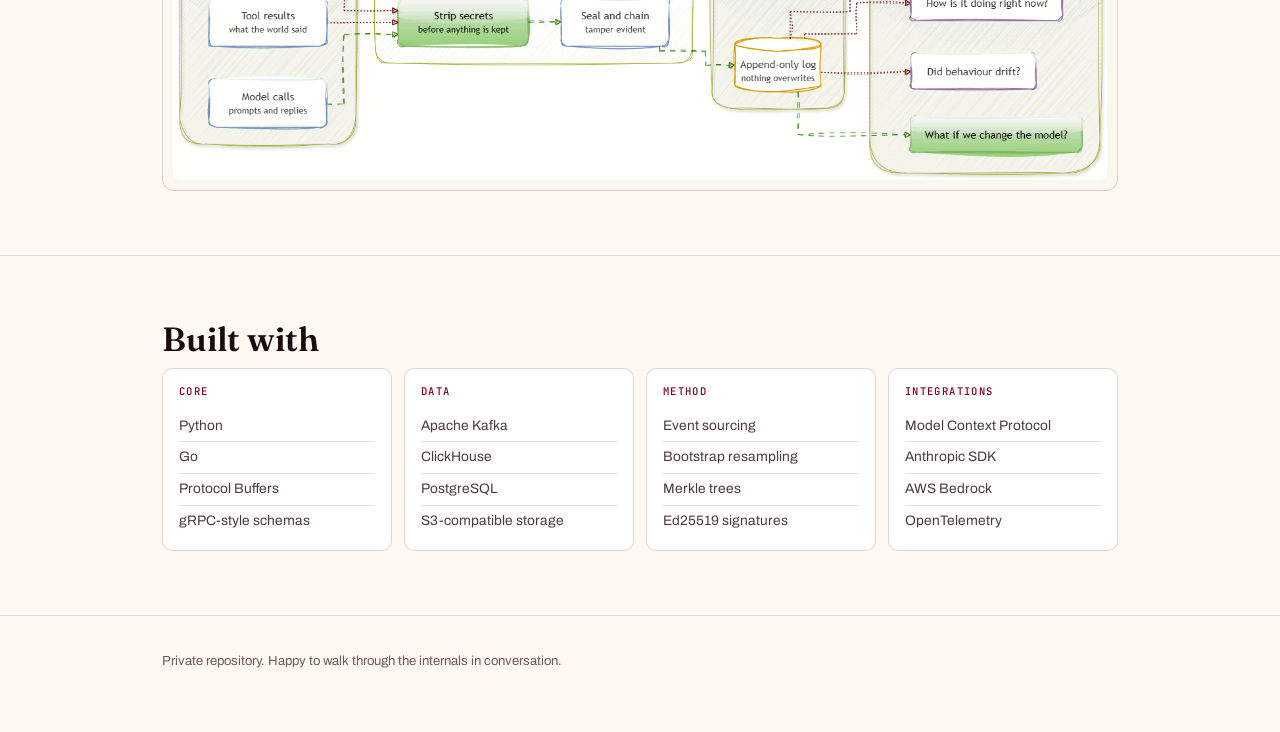
==== commit bf791926: "Give the Hindsight page a real share card Its og:image was the animated HLD gif. LinkedIn and Slack " ====
--- a/hindsight.html
+++ b/hindsight.html
@@ -13,12 +13,14 @@
 <meta property="og:url" content="https://aayushmishra.in/hindsight.html">
 <meta property="og:title" content="Hindsight - a flight recorder for AI agents">
 <meta property="og:description" content="Record what an agent did in production, then re-run those same cases against a different model to see what would have happened before you change anything.">
-<meta property="og:image" content="https://aayushmishra.in/assets/case-studies/hindsight-hld.gif">
+<meta property="og:image" content="https://aayushmishra.in/assets/hindsight-og.jpg">
+<meta property="og:image:width" content="1200">
+<meta property="og:image:height" content="627">
 <meta property="og:image:alt" content="Model calls, tool results and clock reads flow into a recorder and a sealed append-only log, which you can then question.">
 <meta name="twitter:card" content="summary_large_image">
 <meta name="twitter:title" content="Hindsight - a flight recorder for AI agents">
 <meta name="twitter:description" content="Re-run what your agent already did in production against a different model, and get a statistically sound answer before you switch.">
-<meta name="twitter:image" content="https://aayushmishra.in/assets/case-studies/hindsight-hld.gif">
+<meta name="twitter:image" content="https://aayushmishra.in/assets/hindsight-og.jpg">
 <link rel="icon" href="/favicon.ico" sizes="any">
 <link rel="icon" type="image/png" sizes="96x96" href="/favicon-96x96.png">
 <link rel="apple-touch-icon" sizes="180x180" href="/apple-touch-icon.png">
